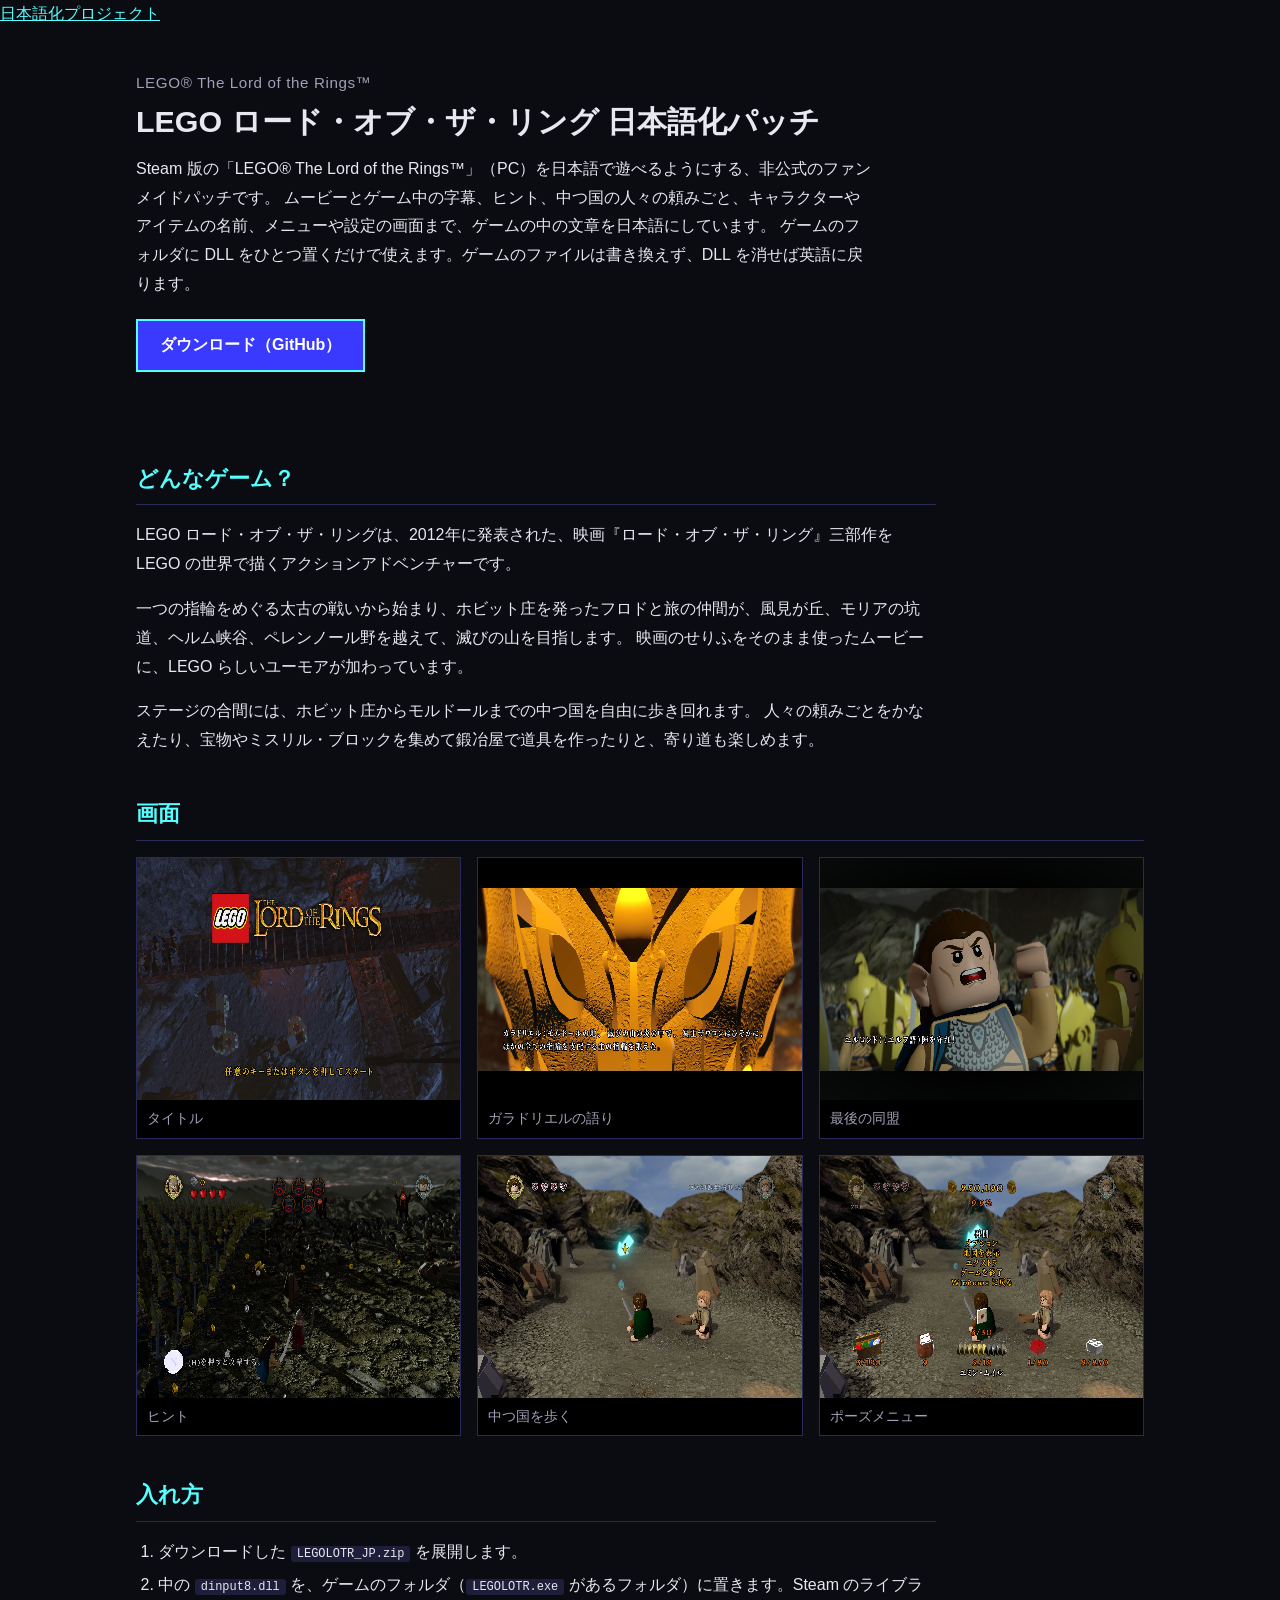
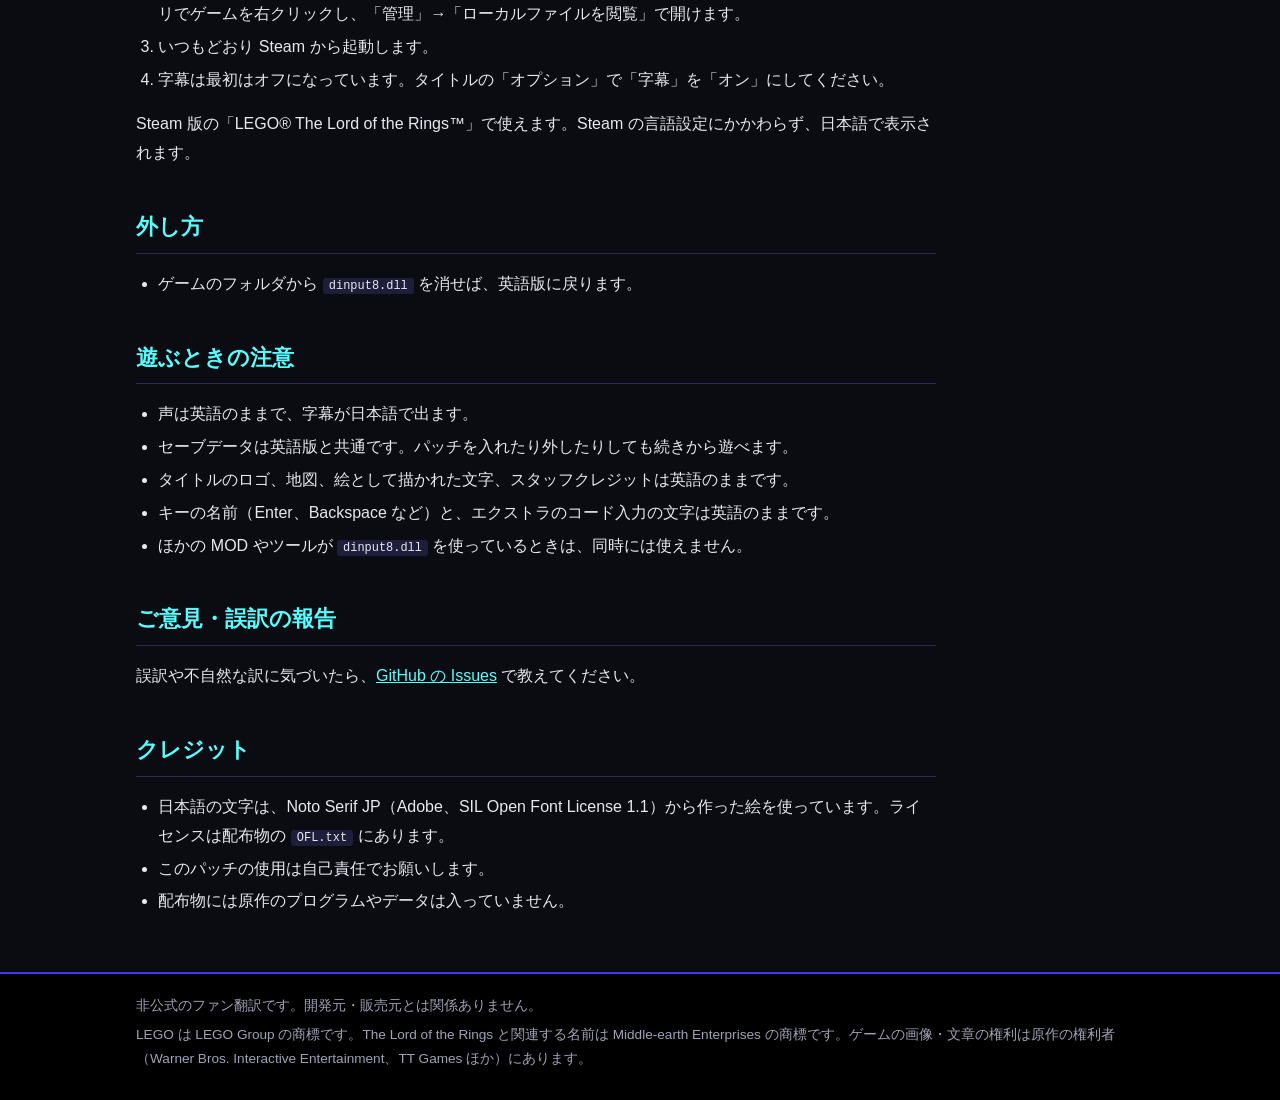
==== docs/lotr/index.html @ 8ecd58a9 "LEGO ロード・オブ・ザ・リング 日本語化パッチ v1.0 Co-Authored-By: Claude Opus 5.5 <noreply@anthropic.com>" ====
<!doctype html>
<html lang="ja">
<head>
<meta charset="utf-8">
<meta name="viewport" content="width=device-width, initial-scale=1">
<title>LEGO ロード・オブ・ザ・リング 日本語化パッチ — LEGO シリーズ 日本語化プロジェクト</title>
<meta name="description" content="Steam 版 LEGO ロード・オブ・ザ・リング（LEGO The Lord of the Rings）を日本語で遊べるようにする、非公式のファンメイドパッチ。">
<meta property="og:type" content="article">
<meta property="og:title" content="LEGO ロード・オブ・ザ・リング 日本語化パッチ">
<meta property="og:description" content="Steam 版 LEGO ロード・オブ・ザ・リング（LEGO The Lord of the Rings）を日本語で遊べるようにする、非公式のファンメイドパッチ。">
<meta property="og:url" content="https://higesho.github.io/lego-ja/lotr/">
<meta property="og:image" content="https://higesho.github.io/lego-ja/lotr/img/forge.jpg">
<link rel="stylesheet" href="../style.css">
</head>
<body>
<header class="jpn" id="jpn"><div class="jpn-band"><a class="jpn-home" href="https://higesho.github.io/ja/">日本語化プロジェクト</a></div></header>
<script src="https://higesho.github.io/ja/nav.js"></script>

<main class="band">
<section class="hero">
<p class="sub">LEGO® The Lord of the Rings™</p>
<h1>LEGO ロード・オブ・ザ・リング 日本語化パッチ</h1>
<p class="tag">Steam 版の「LEGO® The Lord of the Rings™」（PC）を日本語で遊べるようにする、非公式のファンメイドパッチです。
ムービーとゲーム中の字幕、ヒント、中つ国の人々の頼みごと、キャラクターやアイテムの名前、メニューや設定の画面まで、ゲームの中の文章を日本語にしています。
ゲームのフォルダに DLL をひとつ置くだけで使えます。ゲームのファイルは書き換えず、DLL を消せば英語に戻ります。</p>
<p><a class="dl" href="https://github.com/higesho/lego-ja/releases/tag/lotr-v1.0">ダウンロード（GitHub）</a></p>
</section>

<div class="text">
<h2>どんなゲーム？</h2>
<p>LEGO ロード・オブ・ザ・リングは、2012年に発表された、映画『ロード・オブ・ザ・リング』三部作を LEGO の世界で描くアクションアドベンチャーです。</p>
<p>一つの指輪をめぐる太古の戦いから始まり、ホビット庄を発ったフロドと旅の仲間が、風見が丘、モリアの坑道、ヘルム峡谷、ペレンノール野を越えて、滅びの山を目指します。
映画のせりふをそのまま使ったムービーに、LEGO らしいユーモアが加わっています。</p>
<p>ステージの合間には、ホビット庄からモルドールまでの中つ国を自由に歩き回れます。
人々の頼みごとをかなえたり、宝物やミスリル・ブロックを集めて鍛冶屋で道具を作ったりと、寄り道も楽しめます。</p>
</div>

<h2>画面</h2>
<div class="shots">
  <figure><img src="img/title.jpg" alt="タイトル画面" loading="lazy"><figcaption>タイトル</figcaption></figure>
  <figure><img src="img/forge.jpg" alt="ガラドリエルの語りの字幕が出るプロローグの画面" loading="lazy"><figcaption>ガラドリエルの語り</figcaption></figure>
  <figure><img src="img/elrond.jpg" alt="エルロンドのせりふの字幕が出る画面" loading="lazy"><figcaption>最後の同盟</figcaption></figure>
  <figure><img src="img/battle.jpg" alt="戦いの最中にヒントが出る画面" loading="lazy"><figcaption>ヒント</figcaption></figure>
  <figure><img src="img/hub.jpg" alt="フロドとサムが中つ国を旅する画面" loading="lazy"><figcaption>中つ国を歩く</figcaption></figure>
  <figure><img src="img/pause.jpg" alt="ポーズメニューの画面" loading="lazy"><figcaption>ポーズメニュー</figcaption></figure>
</div>

<div class="text">
<h2>入れ方</h2>
<ol>
<li>ダウンロードした <code>LEGOLOTR_JP.zip</code> を展開します。</li>
<li>中の <code>dinput8.dll</code> を、ゲームのフォルダ（<code>LEGOLOTR.exe</code> があるフォルダ）に置きます。Steam のライブラリでゲームを右クリックし、「管理」→「ローカルファイルを閲覧」で開けます。</li>
<li>いつもどおり Steam から起動します。</li>
<li>字幕は最初はオフになっています。タイトルの「オプション」で「字幕」を「オン」にしてください。</li>
</ol>
<p>Steam 版の「LEGO® The Lord of the Rings™」で使えます。Steam の言語設定にかかわらず、日本語で表示されます。</p>

<h2>外し方</h2>
<ul>
<li>ゲームのフォルダから <code>dinput8.dll</code> を消せば、英語版に戻ります。</li>
</ul>

<h2>遊ぶときの注意</h2>
<ul>
<li>声は英語のままで、字幕が日本語で出ます。</li>
<li>セーブデータは英語版と共通です。パッチを入れたり外したりしても続きから遊べます。</li>
<li>タイトルのロゴ、地図、絵として描かれた文字、スタッフクレジットは英語のままです。</li>
<li>キーの名前（Enter、Backspace など）と、エクストラのコード入力の文字は英語のままです。</li>
<li>ほかの MOD やツールが <code>dinput8.dll</code> を使っているときは、同時には使えません。</li>
</ul>

<h2>ご意見・誤訳の報告</h2>
<p>誤訳や不自然な訳に気づいたら、<a href="https://github.com/higesho/lego-ja/issues">GitHub の Issues</a> で教えてください。</p>

<h2>クレジット</h2>
<ul>
<li>日本語の文字は、Noto Serif JP（Adobe、SIL Open Font License 1.1）から作った絵を使っています。ライセンスは配布物の <code>OFL.txt</code> にあります。</li>
<li>このパッチの使用は自己責任でお願いします。</li>
<li>配布物には原作のプログラムやデータは入っていません。</li>
</ul>
</div>
</main>

<footer class="foot"><div class="band">
  <p>非公式のファン翻訳です。開発元・販売元とは関係ありません。</p>
  <p>LEGO は LEGO Group の商標です。The Lord of the Rings と関連する名前は Middle-earth Enterprises の商標です。ゲームの画像・文章の権利は原作の権利者（Warner Bros. Interactive Entertainment、TT Games ほか）にあります。</p>
</div></footer>
</body>
</html>
---- docs/style.css ----
/* ウルティマ シリーズ 日本語化プロジェクト — 共通スタイル */
:root {
  --bg: #0b0b12;
  --panel: #14142a;
  --line: #2a2a5a;
  --text: #e8e8f0;
  --muted: #a0a0b8;
  --cyan: #55ffff;
  --blue: #3a3aff;
  --gold: #ffd75a;
  --green: #55ff55;
}

* { box-sizing: border-box; }

html { -webkit-text-size-adjust: 100%; }

body {
  margin: 0;
  background: var(--bg);
  color: var(--text);
  font-family: "Hiragino Kaku Gothic ProN", "Hiragino Sans", "Yu Gothic UI", "Meiryo", sans-serif;
  line-height: 1.8;
}

a { color: var(--cyan); }
a:hover { color: #ffffff; }

.band { max-width: 1040px; margin: 0 auto; padding: 0 16px; }

/* 上の帯 */
header.top { border-bottom: 2px solid var(--blue); background: #000; }
header.top .band { display: flex; flex-wrap: wrap; align-items: center; gap: 8px 24px; padding-top: 10px; padding-bottom: 10px; }
.brand { color: var(--cyan); font-weight: bold; font-size: 1.1rem; text-decoration: none; letter-spacing: 0.05em; }
header.top nav { display: flex; flex-wrap: wrap; gap: 4px 16px; }
header.top nav a { color: var(--muted); text-decoration: none; }
header.top nav a:hover, header.top nav a.here { color: var(--text); }

/* 冒頭 */
.hero { padding: 40px 0 24px; }
.hero h1 { margin: 0 0 12px; font-size: 1.9rem; line-height: 1.4; }
.hero .sub { margin: 0 0 4px; color: var(--muted); font-size: 0.95rem; letter-spacing: 0.04em; }
.hero p.tag { margin: 0 0 20px; max-width: 46em; }

.dl { display: inline-block; margin: 0 12px 8px 0; padding: 10px 22px; background: var(--blue); color: #fff; text-decoration: none; font-weight: bold; border: 2px solid var(--cyan); }
.dl:hover { background: #5555ff; color: #fff; }
.dl.sub { background: transparent; border-color: var(--line); color: var(--text); font-weight: normal; }

h2 { margin: 40px 0 12px; padding-bottom: 6px; border-bottom: 1px solid var(--line); font-size: 1.35rem; color: var(--cyan); }
h3 { margin: 24px 0 8px; font-size: 1.1rem; }

code { background: #1e1e3a; padding: 1px 6px; border-radius: 3px; font-size: 0.92em; word-break: break-all; }

/* 作品一覧 */
.titles { display: grid; grid-template-columns: repeat(auto-fill, minmax(230px, 1fr)); gap: 16px; margin: 16px 0 8px; padding: 0; list-style: none; }
.titles li { background: var(--panel); border: 1px solid var(--line); display: flex; flex-direction: column; }
.titles li.ready { border-color: var(--cyan); }
.titles .thumb { display: block; aspect-ratio: 4 / 3; background: #000; border-bottom: 1px solid var(--line); overflow: hidden; }
.titles .thumb img { width: 100%; height: 100%; object-fit: fill; image-rendering: pixelated; display: block; }
.titles .thumb.none { display: flex; align-items: center; justify-content: center; color: #3a3a6a; font-size: 3rem; font-weight: bold; font-family: Georgia, "Times New Roman", serif; }
.titles .body { padding: 12px 14px 14px; display: flex; flex-direction: column; gap: 4px; flex: 1; }
.titles .name { font-weight: bold; font-size: 1.05rem; }
.titles .orig { color: var(--muted); font-size: 0.85rem; line-height: 1.5; }
.titles .desc { font-size: 0.9rem; margin-top: 4px; flex: 1; }
.titles .more { margin-top: 8px; font-size: 0.9rem; }
.state { display: inline-block; align-self: flex-start; padding: 0 8px; font-size: 0.8rem; border: 1px solid; }
.state.ready { color: var(--green); border-color: var(--green); }
.state.wip { color: var(--gold); border-color: var(--gold); }
.state.plan { color: var(--muted); border-color: var(--line); }

/* 画面 */
.shots { display: grid; grid-template-columns: repeat(auto-fill, minmax(300px, 1fr)); gap: 16px; margin: 16px 0; }
.shots figure { margin: 0; background: #000; border: 1px solid var(--line); }
.shots img { display: block; width: 100%; aspect-ratio: 4 / 3; object-fit: fill; image-rendering: pixelated; }
.shots figcaption { padding: 6px 10px; font-size: 0.88rem; color: var(--muted); }
.waw { margin: 16px 0; max-width: 600px; background: #000; border: 1px solid var(--line); }
.waw img { display: block; width: 100%; height: auto; }
.waw figcaption { padding: 6px 10px; font-size: 0.88rem; color: var(--muted); background: var(--bg); }

/* 文章 */
.text { max-width: 50em; }
.text ol, .text ul { padding-left: 1.4em; }
.text li { margin: 4px 0; }
.note { background: var(--panel); border-left: 4px solid var(--cyan); padding: 10px 14px; margin: 16px 0; }

table.ver { border-collapse: collapse; font-size: 0.88rem; margin: 8px 0; }
table.ver th, table.ver td { border: 1px solid var(--line); padding: 4px 10px; text-align: left; }
table.ver th { background: var(--panel); font-weight: normal; color: var(--muted); }
.scroll { overflow-x: auto; }

/* 下の帯 */
footer.foot { margin-top: 56px; border-top: 2px solid var(--blue); background: #000; color: var(--muted); font-size: 0.85rem; }
footer.foot .band { padding-top: 16px; padding-bottom: 24px; }
footer.foot p { margin: 4px 0; }

@media (max-width: 600px) {
  .hero h1 { font-size: 1.5rem; }
  .shots { grid-template-columns: 1fr; }
}

/* メニュー: 同じシリーズのリンクを左、GitHub、ほかのシリーズ（higesho.github.io の別サイト）を右に並べ、
   ほかのシリーズは区切り線・金色・「↗」で見分ける */
header.top nav a[href^="https://github.com/"] { order: 1; }
header.top nav a[href^="https://higesho.github.io/"] { order: 2; color: var(--gold); opacity: 0.85; }
header.top nav a[href^="https://higesho.github.io/"]::before { content: "↗ "; }
header.top nav a[href^="https://higesho.github.io/"]:hover { color: #fff; opacity: 1; }
header.top nav a:not([href^="https://higesho.github.io/"]) + a[href^="https://higesho.github.io/"] { margin-left: 4px; padding-left: 16px; border-left: 1px solid var(--line); }
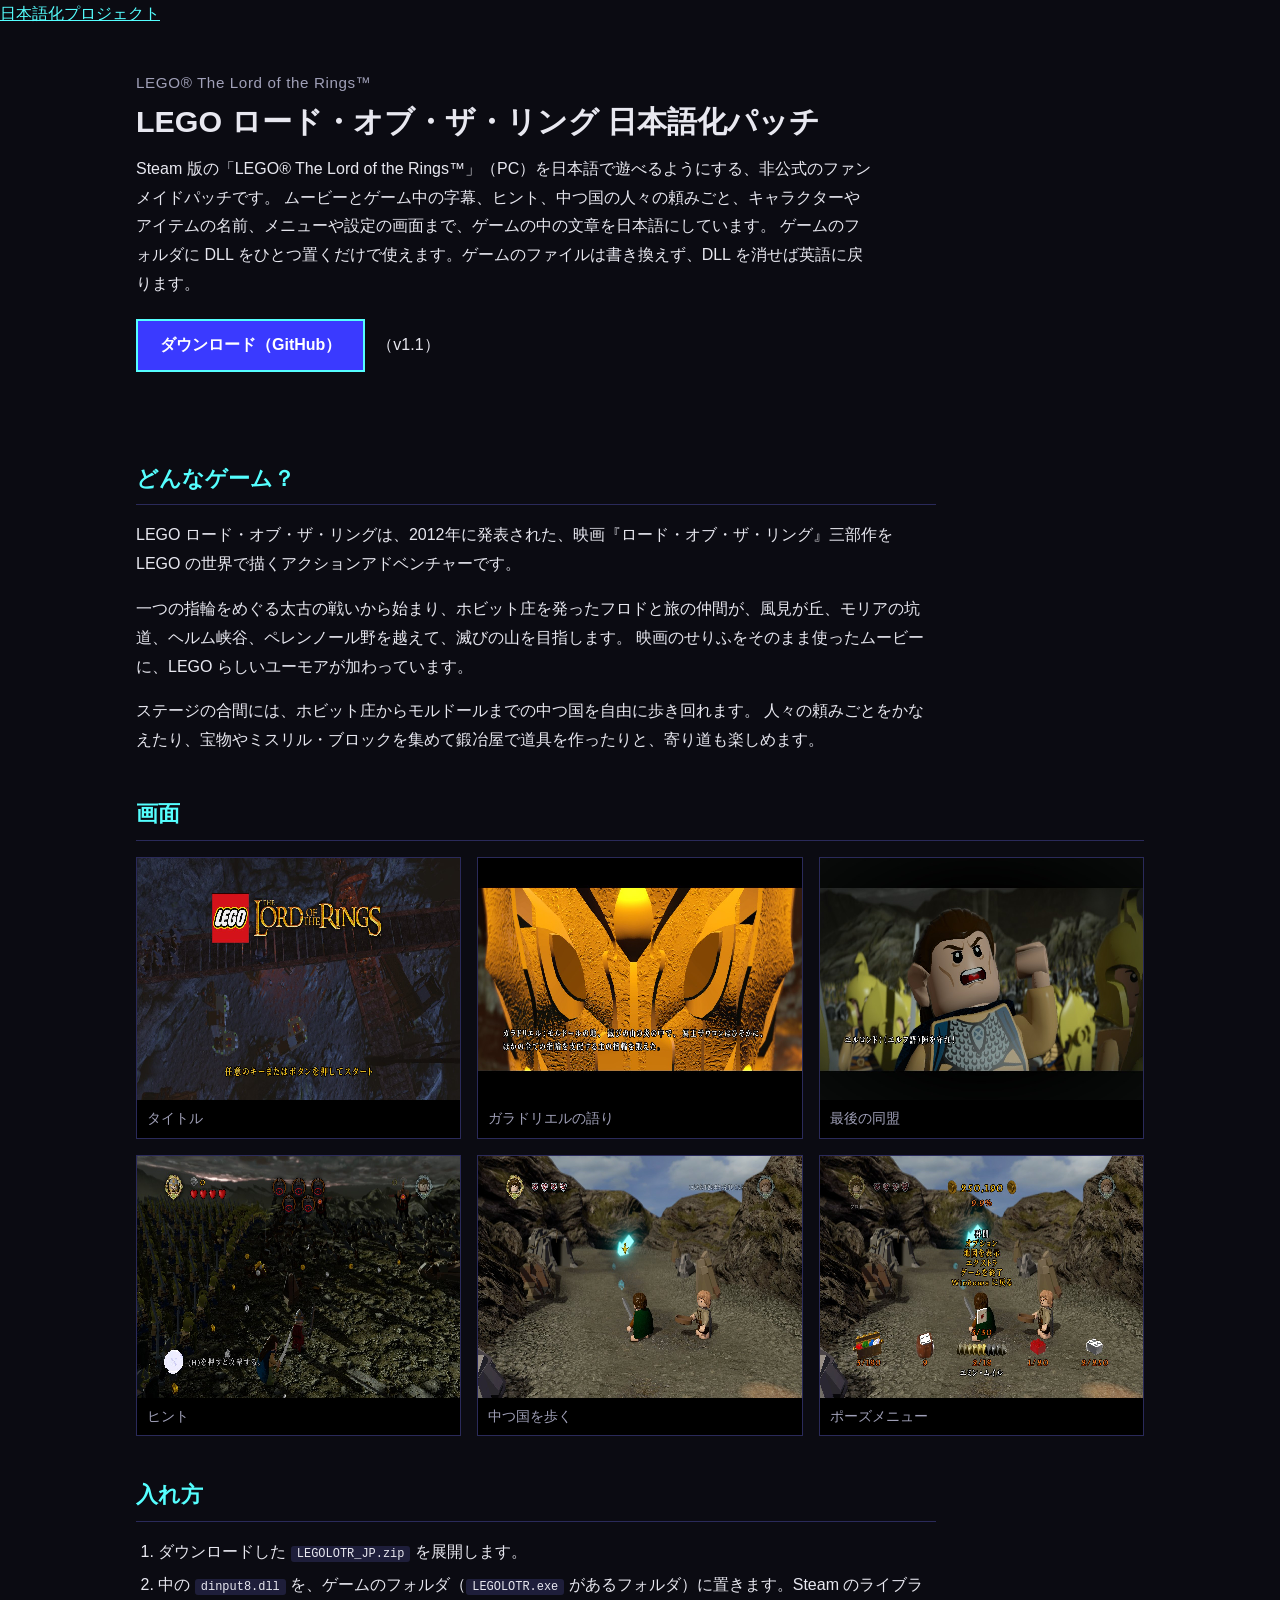
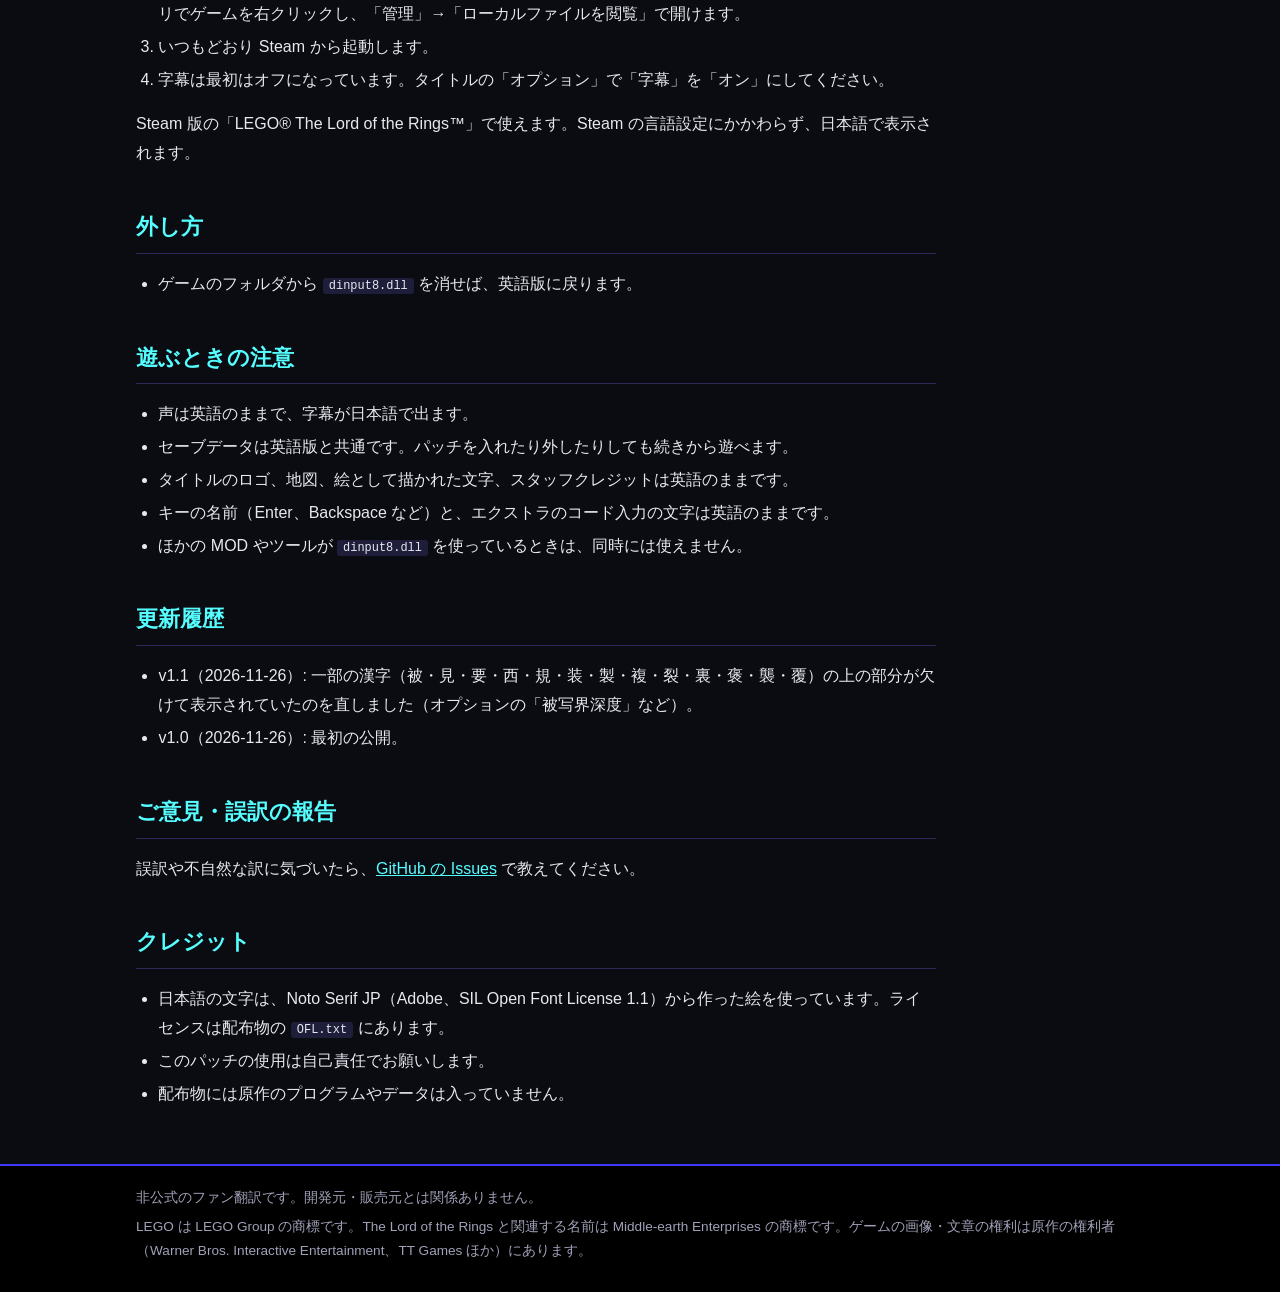
==== commit 8c110dd5: "LEGO ロード・オブ・ザ・リング v1.1: 一部の漢字の上の部分が欠けるのを直す Co-Authored-By: Claude Opus 5.5 <noreply@anthropic.com>" ====
--- a/docs/lotr/index.html
+++ b/docs/lotr/index.html
@@ -23,7 +23,7 @@
 <p class="tag">Steam 版の「LEGO® The Lord of the Rings™」（PC）を日本語で遊べるようにする、非公式のファンメイドパッチです。
 ムービーとゲーム中の字幕、ヒント、中つ国の人々の頼みごと、キャラクターやアイテムの名前、メニューや設定の画面まで、ゲームの中の文章を日本語にしています。
 ゲームのフォルダに DLL をひとつ置くだけで使えます。ゲームのファイルは書き換えず、DLL を消せば英語に戻ります。</p>
-<p><a class="dl" href="https://github.com/higesho/lego-ja/releases/tag/lotr-v1.0">ダウンロード（GitHub）</a></p>
+<p><a class="dl" href="https://github.com/higesho/lego-ja/releases/tag/lotr-v1.1">ダウンロード（GitHub）</a>（v1.1）</p>
 </section>
 
 <div class="text">
@@ -69,6 +69,12 @@
 <li>ほかの MOD やツールが <code>dinput8.dll</code> を使っているときは、同時には使えません。</li>
 </ul>
 
+<h2>更新履歴</h2>
+<ul>
+<li>v1.1（2026-11-26）: 一部の漢字（被・見・要・西・規・装・製・複・裂・裏・褒・襲・覆）の上の部分が欠けて表示されていたのを直しました（オプションの「被写界深度」など）。</li>
+<li>v1.0（2026-11-26）: 最初の公開。</li>
+</ul>
+
 <h2>ご意見・誤訳の報告</h2>
 <p>誤訳や不自然な訳に気づいたら、<a href="https://github.com/higesho/lego-ja/issues">GitHub の Issues</a> で教えてください。</p>
 
